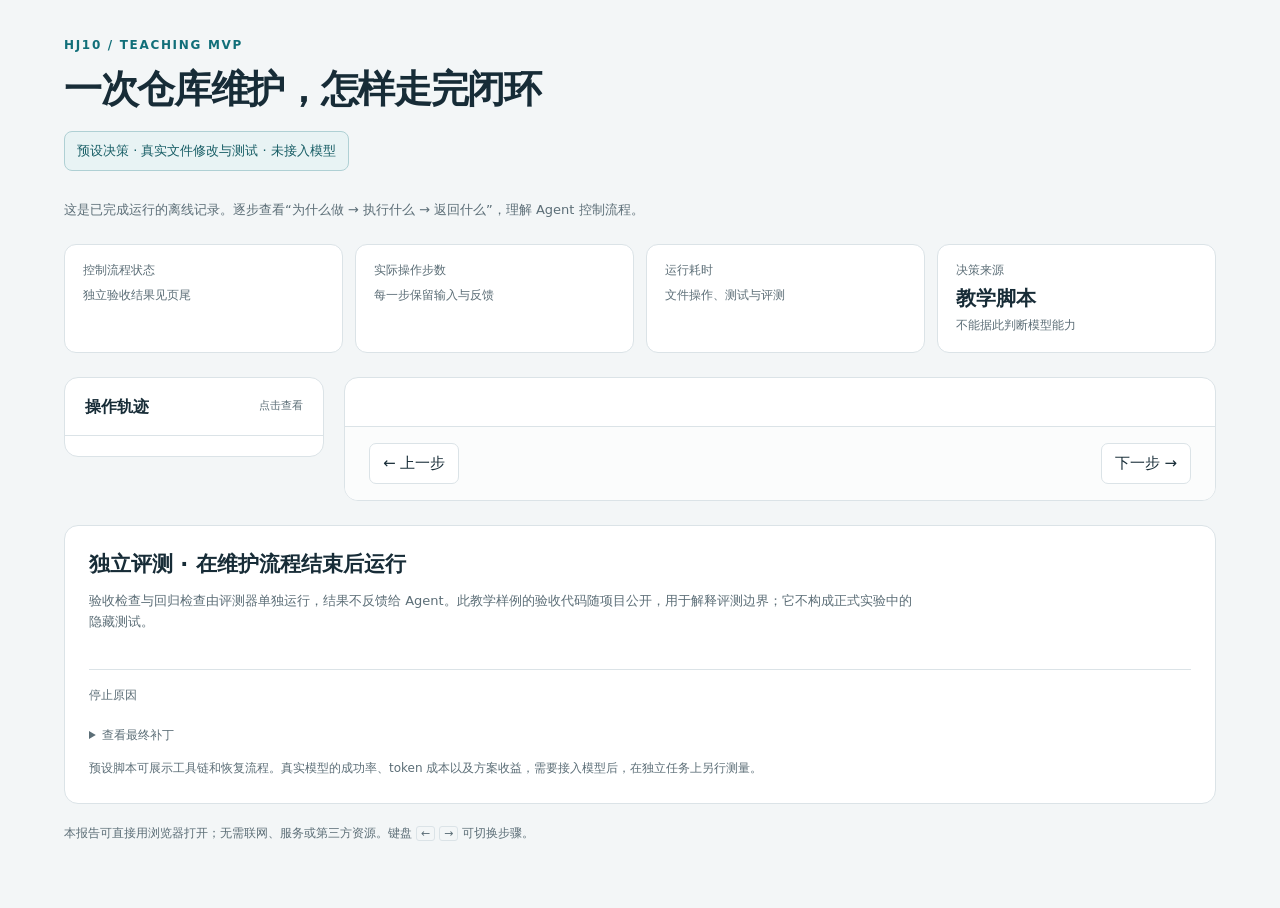
==== agent_core/report_template.html @ cb4b3196 "code refactor" ====
<!doctype html>
<html lang="zh-CN">
<head>
  <meta charset="utf-8">
  <meta name="viewport" content="width=device-width, initial-scale=1">
  <title>HJ10 · 仓库维护教学演示</title>
  <style>
    :root{color-scheme:light;--ink:#172c37;--muted:#5c6e77;--line:#dbe3e7;--paper:#fff;--canvas:#f3f6f7;--accent:#116f79;--ok:#226849;--bad:#a34232;--warm:#925911}
    *{box-sizing:border-box}body{margin:0;background:var(--canvas);color:var(--ink);font:15px/1.65 system-ui,-apple-system,"Segoe UI","Microsoft YaHei",sans-serif}button,summary{font:inherit}button{cursor:pointer}button:focus-visible,summary:focus-visible,a:focus-visible{outline:3px solid #44b6c2;outline-offset:3px}.shell{max-width:1200px;margin:auto;padding:36px 24px 52px}.eyebrow{font-size:12px;letter-spacing:.14em;font-weight:750;color:var(--accent)}h1{font-size:clamp(26px,4vw,38px);letter-spacing:-.035em;line-height:1.25;margin:10px 0 18px}h2{font-size:21px;line-height:1.35;margin:0 0 12px}h3{font-size:15px;margin:0 0 9px}p{margin:0 0 12px}p:last-child{margin-bottom:0}.muted{color:var(--muted)}.notice{display:inline-block;border:1px solid #afd0d4;background:#e8f3f4;border-radius:8px;padding:8px 12px;font-size:13px;color:#175d65;margin-bottom:16px}.task{max-width:920px;white-space:pre-wrap;overflow-wrap:anywhere;font-size:16px}.metrics{display:grid;grid-template-columns:repeat(4,minmax(0,1fr));gap:12px;margin:24px 0}.metric{background:var(--paper);border:1px solid var(--line);border-radius:12px;padding:16px 18px;min-width:0}.metric-label{font-size:12px;color:var(--muted);display:block;margin-bottom:4px}.metric-value{font-size:23px;line-height:1.3;font-weight:700;overflow-wrap:anywhere}.metric-value.status{font-size:20px}.metric-note{font-size:12px;color:var(--muted);margin-top:5px}.workspace{display:grid;grid-template-columns:260px minmax(0,1fr);gap:20px;align-items:start}.panel{background:var(--paper);border:1px solid var(--line);border-radius:14px;min-width:0;overflow:hidden}.panel-head{padding:18px 20px;border-bottom:1px solid var(--line)}.panel-head h2{font-size:16px;margin:0}.steps{padding:10px;display:grid;gap:5px;max-height:680px;overflow:auto}.step-button{display:flex;align-items:start;gap:10px;text-align:left;border:1px solid transparent;background:transparent;width:100%;padding:11px 10px;border-radius:8px;color:var(--ink);min-width:0}.step-button:hover{background:#f3f7f8}.step-button[aria-current="step"]{background:#eaf4f5;border-color:#a7cdd2}.step-number{flex:none;display:grid;place-items:center;width:25px;height:25px;border-radius:7px;background:#edf1f3;font-size:12px;font-weight:700}.step-button[aria-current="step"] .step-number{background:var(--accent);color:white}.step-name{font-size:13px;font-weight:650;display:block;overflow-wrap:anywhere}.step-tool{font-size:11px;color:var(--muted);display:block;overflow-wrap:anywhere}.step-mark{font-size:11px;margin-left:auto;flex:none;line-height:25px}.detail{padding:24px;min-width:0}.step-meta{display:flex;gap:8px;flex-wrap:wrap;align-items:center;font-size:12px;color:var(--muted);margin-bottom:10px}.tag{padding:2px 8px;border:1px solid var(--line);border-radius:5px;font-family:ui-monospace,SFMono-Regular,Consolas,monospace;color:var(--accent);overflow-wrap:anywhere;max-width:100%}.intent{border-left:3px solid #67aab3;background:#f1f7f8;padding:12px 14px;margin:18px 0 20px}.intent p{white-space:pre-wrap;overflow-wrap:anywhere}.label{font-size:12px;color:var(--muted);margin-bottom:5px;display:block}.section{margin-top:22px}.section:first-child{margin-top:0}pre{margin:0;border:1px solid var(--line);background:#f6f8f9;border-radius:8px;padding:14px;color:#253e49;font:12px/1.7 ui-monospace,SFMono-Regular,Consolas,"Liberation Mono",monospace;white-space:pre-wrap;overflow-wrap:anywhere;word-break:break-word;max-height:470px;overflow:auto;tab-size:4}.code{background:#152b36;color:#e0edf1;border-color:#152b36}.diff{background:#f6faf8;color:#24513c}.input{max-height:220px}.subtle{font-size:12px;color:var(--muted);margin:8px 0 0}.table-wrap{overflow:auto;border:1px solid var(--line);border-radius:8px}table{border-collapse:collapse;width:100%;font-size:12px;table-layout:fixed}th{text-align:left;background:#f3f6f7;font-weight:600;color:var(--muted)}th,td{padding:10px 12px;border-bottom:1px solid var(--line);vertical-align:top;white-space:pre-wrap;overflow-wrap:anywhere}tr:last-child td{border-bottom:0}td:first-child{font-family:ui-monospace,SFMono-Regular,Consolas,monospace}ol,ul{padding-left:22px;margin:0}li{padding:4px 0;overflow-wrap:anywhere}.test-counts{display:flex;gap:8px;flex-wrap:wrap;margin:10px 0 14px}.pill{display:inline-block;border:1px solid var(--line);border-radius:6px;font-size:12px;padding:4px 9px;background:#f6f8f9}.ok{color:var(--ok)}.bad{color:var(--bad)}.warn{color:var(--warm)}.neutral{color:var(--muted)}.case{padding:12px 0;border-top:1px solid var(--line)}.case:first-child{border-top:0}.case-title{display:flex;gap:10px;align-items:start;justify-content:space-between}.case-name{font:12px/1.6 ui-monospace,SFMono-Regular,Consolas,monospace;overflow-wrap:anywhere;min-width:0}.case-state{font-size:12px;flex:none}.case pre{margin-top:8px;max-height:260px}.navigator{display:flex;gap:12px;align-items:center;justify-content:space-between;padding:16px 24px;border-top:1px solid var(--line);background:#fbfcfc}.nav-button{border:1px solid var(--line);border-radius:7px;background:white;color:var(--ink);padding:7px 13px}.nav-button:disabled{opacity:.4;cursor:default}.position{font-size:12px;color:var(--muted)}details{margin-top:16px}summary{cursor:pointer;color:var(--muted);font-size:12px;padding:4px 0}details pre{margin-top:8px}.evaluation{margin-top:24px;padding:24px}.evaluation-intro{max-width:830px;color:var(--muted);font-size:13px}.eval-grid{display:grid;grid-template-columns:repeat(3,minmax(0,1fr));gap:12px;margin:18px 0}.eval-card{border:1px solid var(--line);border-radius:9px;padding:15px;min-width:0}.eval-result{font-size:20px;font-weight:700;margin:7px 0}.stop{font-size:13px;border-top:1px solid var(--line);padding-top:16px;margin-top:16px;overflow-wrap:anywhere}.footer{font-size:12px;color:var(--muted);margin-top:20px;overflow-wrap:anywhere}.empty{padding:18px 0;color:var(--muted)}.error-box{padding:12px 14px;border:1px solid #e4beb8;background:#fff3f1;border-radius:8px;color:var(--bad);white-space:pre-wrap;overflow-wrap:anywhere}.key{border:1px solid var(--line);padding:0 4px;border-radius:3px;font-size:11px}.check-note{font-size:12px;color:var(--muted);margin-top:10px}.line{display:block}.line.add{color:#267347}.line.remove{color:#a34232}.line.header{color:#527f96}.trace-title{display:flex;align-items:center;justify-content:space-between;gap:12px}.trace-title span{font-size:11px;color:var(--muted);font-weight:400}
    @media(max-width:760px){.shell{padding:22px 14px 36px}.metrics{grid-template-columns:repeat(2,minmax(0,1fr));gap:9px;margin:20px 0}.metric{padding:13px}.metric-value{font-size:21px}.workspace{grid-template-columns:minmax(0,1fr);gap:14px}.steps{max-height:250px;grid-template-columns:repeat(2,minmax(0,1fr))}.step-button{padding:9px 7px;gap:7px}.step-mark{display:none}.detail,.evaluation{padding:18px}.eval-grid{grid-template-columns:minmax(0,1fr);gap:9px}.eval-card{padding:12px 14px}.eval-result{font-size:18px}.navigator{padding:14px 18px}.trace-title span{display:none}th,td{padding:8px}.case-title{flex-direction:column;gap:2px}}
    @media(prefers-reduced-motion:no-preference){button{transition:background .15s,border-color .15s}}
  </style>
</head>
<body>
  <main class="shell">
    <header>
      <div class="eyebrow">HJ10 / TEACHING MVP</div>
      <h1>一次仓库维护，怎样走完闭环</h1>
      <div class="notice">预设决策 · 真实文件修改与测试 · 未接入模型</div>
      <p class="task" id="task"></p>
      <p class="muted" style="font-size:13px">这是已完成运行的离线记录。逐步查看“为什么做 → 执行什么 → 返回什么”，理解 Agent 控制流程。</p>
    </header>
    <section class="metrics" aria-label="运行概览">
      <div class="metric"><span class="metric-label">控制流程状态</span><div class="metric-value status" id="overall-status"></div><div class="metric-note">独立验收结果见页尾</div></div>
      <div class="metric"><span class="metric-label">实际操作步数</span><div class="metric-value" id="step-count"></div><div class="metric-note">每一步保留输入与反馈</div></div>
      <div class="metric"><span class="metric-label">运行耗时</span><div class="metric-value" id="elapsed"></div><div class="metric-note">文件操作、测试与评测</div></div>
      <div class="metric"><span class="metric-label">决策来源</span><div class="metric-value status">教学脚本</div><div class="metric-note">不能据此判断模型能力</div></div>
    </section>
    <div class="workspace">
      <aside class="panel" aria-label="选择操作步骤">
        <div class="panel-head trace-title"><h2>操作轨迹</h2><span>点击查看</span></div>
        <nav class="steps" id="steps" aria-label="步骤列表"></nav>
      </aside>
      <section class="panel" aria-label="操作详情">
        <div class="detail" id="detail" aria-live="polite"></div>
        <div class="navigator"><button class="nav-button" id="previous" type="button">← 上一步</button><span class="position" id="position"></span><button class="nav-button" id="next" type="button">下一步 →</button></div>
      </section>
    </div>
    <section class="panel evaluation" aria-labelledby="evaluation-title">
      <h2 id="evaluation-title">独立评测 · 在维护流程结束后运行</h2>
      <p class="evaluation-intro">验收检查与回归检查由评测器单独运行，结果不反馈给 Agent。此教学样例的验收代码随项目公开，用于解释评测边界；它不构成正式实验中的隐藏测试。</p>
      <div class="eval-grid" id="evaluation"></div>
      <div id="new-regressions"></div>
      <div class="stop"><span class="label">停止原因</span><span id="stop-reason"></span></div>
      <details><summary>查看最终补丁</summary><pre class="diff" id="final-diff"></pre></details>
      <p class="check-note">预设脚本可展示工具链和恢复流程。真实模型的成功率、token 成本以及方案收益，需要接入模型后，在独立任务上另行测量。</p>
    </section>
    <footer class="footer"><p>本报告可直接用浏览器打开；无需联网、服务或第三方资源。键盘 <span class="key">←</span> <span class="key">→</span> 可切换步骤。</p><p id="run-dir"></p></footer>
  </main>
  <script type="application/json" id="report-data">__HJ10_REPORT_DATA__</script>
  <script>
    "use strict";
    const payload = JSON.parse(document.getElementById("report-data").textContent);
    const summary = payload.summary && typeof payload.summary === "object" ? payload.summary : {};
    const events = Array.isArray(payload.events) ? payload.events : [];
    const fallbackLabels = {map_repository:"建立仓库地图",read_file:"阅读代码",find_symbol:"检索符号",plan:"规划修改",replace_text:"应用增量补丁",run_tests:"运行可见测试",finish:"请求结束"};
    const labels = Object.assign({}, fallbackLabels, (payload && typeof payload.labels === "object" && payload.labels) || {});
    const states = {completed:"流程已完成",budget_exhausted:"预算耗尽",policy_failed:"策略执行失败",incomplete:"流程未完成",passed:"通过",failed:"失败",error:"错误",environment_error:"环境故障",test_load_error:"测试加载失败 · 原因待查",execution_timeout:"测试超时 · 原因待查",skipped:"跳过",expected_failure:"预期失败",unexpected_success:"意外通过"};
    let selected = 0;
    const has = (value) => value !== undefined && value !== null;
    const str = (value, fallback="未记录") => !has(value) ? fallback : (typeof value === "string" ? value : JSON.stringify(value, null, 2));
    const object = (value) => value && typeof value === "object" && !Array.isArray(value) ? value : {};
    const list = (value) => Array.isArray(value) ? value : [];
    const statusLabel = (value) => states[value] || str(value);
    const tone = (value) => value === "passed" || value === "completed" ? "ok" : value === "failed" || value === "error" || value === "policy_failed" ? "bad" : value === "environment_error" || value === "budget_exhausted" ? "warn" : "neutral";
    function node(tag, text, className) {const item=document.createElement(tag);if(has(text))item.textContent=str(text,"");if(className)item.className=className;return item;}
    function put(id, value) {document.getElementById(id).textContent=str(value);}
    function code(parent, value, className="") {const pre=node("pre",value,className);parent.append(pre);return pre;}
    function section(parent,title) {const container=node("section",null,"section");container.append(node("h3",title));parent.append(container);return container;}
    function diff(parent,value) {const pre=node("pre",null,"diff");if(typeof value !== "string"){pre.textContent="未记录";}else{value.split("\n").forEach((line)=>{const kind=line.startsWith("@@")||line.startsWith("---")||line.startsWith("+++")?"header":line.startsWith("+")?"add":line.startsWith("-")?"remove":"";pre.append(node("span",line+"\n","line "+kind));});}parent.append(pre);}
    function table(parent,headers,rows) {if(!rows.length){parent.append(node("p","未记录条目。","muted"));return;}const wrap=node("div",null,"table-wrap"),t=node("table"),head=node("thead"),hr=node("tr"),body=node("tbody");headers.forEach(h=>hr.append(node("th",h)));head.append(hr);rows.forEach(row=>{const tr=node("tr");row.forEach(value=>tr.append(node("td",str(value))));body.append(tr);});t.append(head,body);wrap.append(t);parent.append(wrap);}
    function raw(parent,title,value) {const details=node("details"),caption=node("summary",title);details.append(caption);code(details,value);parent.append(details);}
    function testResults(parent,observation) {
      const state=node("p",statusLabel(observation.status),tone(observation.status));parent.append(state);
      const counts=node("div",null,"test-counts");[["总计","total",""],["通过","passed","ok"],["失败","failed","bad"],["错误","errors","warn"],["跳过","skipped","warn"]].forEach(([title,key,color])=>{if(has(observation[key]))counts.append(node("span",title+" "+str(observation[key]),"pill "+color));});parent.append(counts);
      const cases=list(observation.cases);
      if(!cases.length)parent.append(node("p","未记录逐项测试结果。","muted"));
      cases.forEach(test=>{const record=object(test),card=node("div",null,"case"),title=node("div",null,"case-title");title.append(node("span",str(record.name),"case-name"),node("span",statusLabel(record.status),"case-state "+tone(record.status)));card.append(title);if(has(record.detail)&&str(record.detail,"").trim())code(card,record.detail);parent.append(card);});
      if(has(observation.output)&&str(observation.output,"").trim())raw(parent,"查看测试进程输出",observation.output);
      if(["environment_error","test_load_error","execution_timeout"].includes(observation.status))parent.append(node("p","测试未能完成，需要根据日志检查环境或代码原因；不能直接归因。","subtle"));
    }
    function observationView(parent,tool,observation) {
      if(has(observation.error))parent.append(node("div",observation.error,"error-box"));
      switch(tool){
        case "map_repository":table(parent,["文件","行数","符号 · 所在行"],list(observation.files).map(file=>{const f=object(file);return [f.path,f.lines,list(f.symbols).map(symbol=>{const s=object(symbol);return str(s.kind,"")+" "+str(s.name)+" · "+str(s.line);}).join("\n")||"未记录符号"]; }));break;
        case "read_file":parent.append(node("p",observation.path,"subtle"));code(parent,observation.content,"code");break;
        case "find_symbol":parent.append(node("p","检索目标："+str(observation.symbol),"muted"));parent.append(node("h3","定义"));table(parent,["记录"],list(observation.definitions).map(entry=>[str(entry)]));parent.append(node("h3","引用"));table(parent,["记录"],list(observation.references).map(entry=>[str(entry)]));break;
        case "plan":{const items=list(observation.steps);if(!items.length){parent.append(node("p","未记录规划步骤。","muted"));break;}const ol=node("ol");items.forEach(item=>ol.append(node("li",item)));parent.append(ol);break;}
        case "replace_text":parent.append(node("p",observation.path,"subtle"));if(has(observation.changed))parent.append(node("p",observation.changed===true?"补丁已写入文件。":"本次操作未写入修改。",observation.changed===true?"ok":"warn"));diff(parent,observation.diff);break;
        case "run_tests":testResults(parent,observation);break;
        case "finish":parent.append(node("p",typeof observation.accepted==="boolean"?(observation.accepted?"控制程序接受结束请求。":"控制程序拒绝结束请求。 "):"结束请求是否接受：未记录",observation.accepted===true?"ok":"neutral"));if(has(observation.reason))parent.append(node("p",observation.reason));parent.append(node("p","接受结束请求只表示流程停止；最终是否通过独立验收，请查看页尾。","subtle"));break;
        default:code(parent,observation);
      }
    }
    function eventMark(event){const observation=object(object(event).observation);if(has(observation.error))return ["错误","bad"];if(has(observation.status))return [statusLabel(observation.status),tone(observation.status)];return ["",""];}
    function render(index){
      selected=Math.max(0,Math.min(index,Math.max(0,events.length-1)));
      document.querySelectorAll(".step-button").forEach((button,i)=>{if(i===selected)button.setAttribute("aria-current","step");else button.removeAttribute("aria-current");});
      const detail=document.getElementById("detail");detail.replaceChildren();
      document.getElementById("previous").disabled=!events.length||selected===0;document.getElementById("next").disabled=!events.length||selected===events.length-1;
      put("position",events.length?String(selected+1)+" / "+events.length:"没有操作记录");
      if(!events.length){detail.append(node("p","本次报告没有操作记录。","empty"));return;}
      const event=object(events[selected]),action=object(event.action),observation=object(event.observation),tool=action.tool,meta=node("div",null,"step-meta");
      meta.append(node("span","STEP "+str(event.step,String(selected+1))),node("span",str(tool),"tag"));if(has(event.phase))meta.append(node("span",event.phase));if(has(event.elapsed_ms))meta.append(node("span",str(event.elapsed_ms)+" ms"));detail.append(meta,node("h2",labels[tool]||str(tool,"操作详情")));
      const intent=node("div",null,"intent");intent.append(node("span","教学目的 / 为什么做这一步","label"),node("p",event.intent));detail.append(intent);
      const inputs=section(detail,"工具输入");code(inputs,action.args,"input");
      const feedback=section(detail,"工具反馈");observationView(feedback,tool,observation);raw(detail,"查看原始反馈记录",observation);
    }
    put("task",summary.task);put("overall-status",statusLabel(summary.status));document.getElementById("overall-status").classList.add(tone(summary.status));put("step-count",has(summary.steps)?summary.steps:"未记录");put("elapsed",typeof summary.elapsed_seconds==="number"?summary.elapsed_seconds.toFixed(2)+" 秒":"未记录");put("stop-reason",summary.stop_reason);put("final-diff",summary.final_diff);put("run-dir",has(summary.run_dir)?"运行产物目录："+str(summary.run_dir):"运行产物目录：未记录");
    const navigation=document.getElementById("steps");events.forEach((event,index)=>{const record=object(event),action=object(record.action),button=node("button",null,"step-button"),text=node("span"),mark=eventMark(record);button.type="button";button.append(node("span",String(index+1),"step-number"));text.append(node("span",labels[action.tool]||str(action.tool,"未记录操作"),"step-name"),node("span",action.tool,"step-tool"));button.append(text,node("span",mark[0],"step-mark "+mark[1]));button.addEventListener("click",()=>render(index));navigation.append(button);});if(!events.length)navigation.append(node("p","没有操作记录。","empty"));
    const evaluation=object(summary.evaluation),evalRoot=document.getElementById("evaluation");[["需求验收",evaluation.requirements],["最终回归检查",evaluation.regressions],["修改前回归基准",evaluation.baseline_regressions]].forEach(([title,value])=>{const record=object(value),card=node("div",null,"eval-card");card.append(node("span",title,"label"),node("div",str(record.passed)+" / "+str(record.total)+" 通过","eval-result"),node("p","失败："+str(record.failed),"subtle"));evalRoot.append(card);});
    const newRoot=document.getElementById("new-regressions");newRoot.append(node("p",typeof evaluation.passed==="boolean"?(evaluation.passed?"独立评测：通过":"独立评测：未通过"):"独立评测结论：未记录",evaluation.passed===true?"ok":evaluation.passed===false?"bad":"neutral"));if(Array.isArray(evaluation.new_regressions)){if(evaluation.new_regressions.length){newRoot.append(node("p","新增回归：","bad"));const ul=node("ul");evaluation.new_regressions.forEach(item=>ul.append(node("li",item)));newRoot.append(ul);}else newRoot.append(node("p","记录中的新增回归：0 项。","subtle"));}else newRoot.append(node("p","新增回归：未记录。","subtle"));
    document.getElementById("previous").addEventListener("click",()=>render(selected-1));document.getElementById("next").addEventListener("click",()=>render(selected+1));document.addEventListener("keydown",event=>{if(event.altKey||event.ctrlKey||event.metaKey||event.shiftKey||event.target.closest("input,textarea,select,[contenteditable=true]"))return;if(event.key==="ArrowLeft"){event.preventDefault();render(selected-1);}if(event.key==="ArrowRight"){event.preventDefault();render(selected+1);}});render(0);
  </script>
</body>
</html>
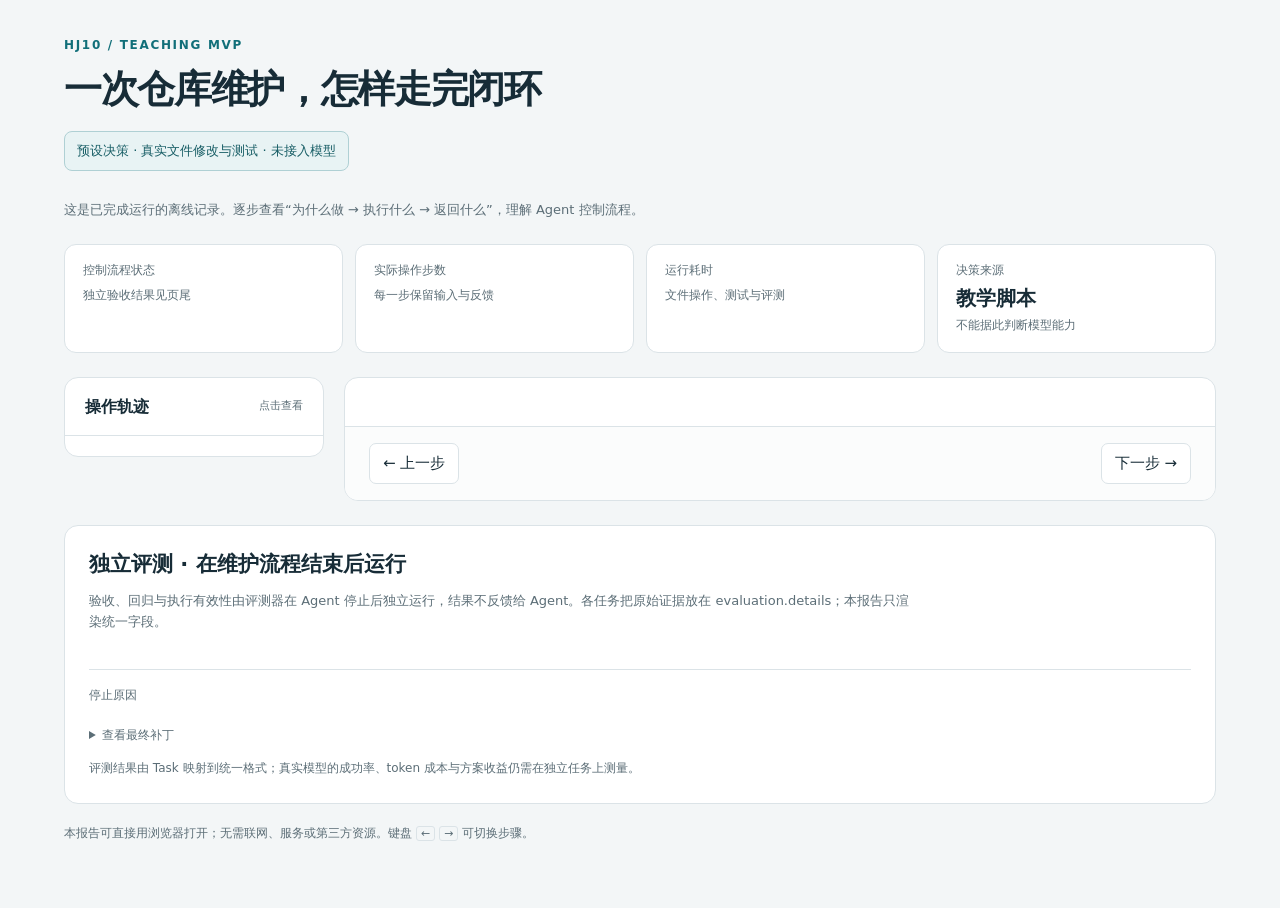
==== commit ecb5bd39: "fix web interface" ====
--- a/agent_core/report_template.html
+++ b/agent_core/report_template.html
@@ -38,12 +38,12 @@
     </div>
     <section class="panel evaluation" aria-labelledby="evaluation-title">
       <h2 id="evaluation-title">独立评测 · 在维护流程结束后运行</h2>
-      <p class="evaluation-intro">验收检查与回归检查由评测器单独运行，结果不反馈给 Agent。此教学样例的验收代码随项目公开，用于解释评测边界；它不构成正式实验中的隐藏测试。</p>
+      <p class="evaluation-intro">验收、回归与执行有效性由评测器在 Agent 停止后独立运行，结果不反馈给 Agent。各任务把原始证据放在 evaluation.details；本报告只渲染统一字段。</p>
       <div class="eval-grid" id="evaluation"></div>
       <div id="new-regressions"></div>
       <div class="stop"><span class="label">停止原因</span><span id="stop-reason"></span></div>
       <details><summary>查看最终补丁</summary><pre class="diff" id="final-diff"></pre></details>
-      <p class="check-note">预设脚本可展示工具链和恢复流程。真实模型的成功率、token 成本以及方案收益，需要接入模型后，在独立任务上另行测量。</p>
+      <p class="check-note">评测结果由 Task 映射到统一格式；真实模型的成功率、token 成本与方案收益仍需在独立任务上测量。</p>
     </section>
     <footer class="footer"><p>本报告可直接用浏览器打开；无需联网、服务或第三方资源。键盘 <span class="key">←</span> <span class="key">→</span> 可切换步骤。</p><p id="run-dir"></p></footer>
   </main>
@@ -55,14 +55,14 @@
     const events = Array.isArray(payload.events) ? payload.events : [];
     const fallbackLabels = {map_repository:"建立仓库地图",read_file:"阅读代码",find_symbol:"检索符号",plan:"规划修改",replace_text:"应用增量补丁",run_tests:"运行可见测试",finish:"请求结束"};
     const labels = Object.assign({}, fallbackLabels, (payload && typeof payload.labels === "object" && payload.labels) || {});
-    const states = {completed:"流程已完成",budget_exhausted:"预算耗尽",policy_failed:"策略执行失败",incomplete:"流程未完成",passed:"通过",failed:"失败",error:"错误",environment_error:"环境故障",test_load_error:"测试加载失败 · 原因待查",execution_timeout:"测试超时 · 原因待查",skipped:"跳过",expected_failure:"预期失败",unexpected_success:"意外通过"};
+    const states = {completed:"流程已完成",budget_exhausted:"预算耗尽",policy_failed:"策略执行失败",incomplete:"流程未完成",run_failed:"运行失败",evaluation_error:"评测错误",not_run:"未评测",invalid_evaluation:"评测结果无效",passed:"通过",failed:"失败",error:"错误",unknown:"未知",environment_error:"环境故障",test_load_error:"测试加载失败 · 原因待查",execution_timeout:"测试超时 · 原因待查",skipped:"跳过",expected_failure:"预期失败",unexpected_success:"意外通过"};
     let selected = 0;
     const has = (value) => value !== undefined && value !== null;
     const str = (value, fallback="未记录") => !has(value) ? fallback : (typeof value === "string" ? value : JSON.stringify(value, null, 2));
     const object = (value) => value && typeof value === "object" && !Array.isArray(value) ? value : {};
     const list = (value) => Array.isArray(value) ? value : [];
     const statusLabel = (value) => states[value] || str(value);
-    const tone = (value) => value === "passed" || value === "completed" ? "ok" : value === "failed" || value === "error" || value === "policy_failed" ? "bad" : value === "environment_error" || value === "budget_exhausted" ? "warn" : "neutral";
+    const tone = (value) => value === "passed" || value === "completed" ? "ok" : value === "failed" || value === "error" || value === "policy_failed" || value === "run_failed" || value === "evaluation_error" ? "bad" : value === "environment_error" || value === "budget_exhausted" ? "warn" : "neutral";
     function node(tag, text, className) {const item=document.createElement(tag);if(has(text))item.textContent=str(text,"");if(className)item.className=className;return item;}
     function put(id, value) {document.getElementById(id).textContent=str(value);}
     function code(parent, value, className="") {const pre=node("pre",value,className);parent.append(pre);return pre;}
@@ -80,19 +80,24 @@
       if(["environment_error","test_load_error","execution_timeout"].includes(observation.status))parent.append(node("p","测试未能完成，需要根据日志检查环境或代码原因；不能直接归因。","subtle"));
     }
     function observationView(parent,tool,observation) {
+      const result=object(observation.result);
       if(has(observation.error))parent.append(node("div",observation.error,"error-box"));
       switch(tool){
+        case "list_files":{const files=list(result.files);table(parent,["文件"],files.map(file=>[str(file)]));if(result.truncated)parent.append(node("p","仅显示前 "+str(result.total,"?")+" 个；已截断。","subtle"));break;}
+        case "read_lines":{parent.append(node("p",str(result.path,"")+" 行 "+str(result.start,"?")+"–"+str(result.end,"?"),"subtle"));const text=list(result.lines).map(entry=>{const item=object(entry);return str(item.line)+": "+str(item.text);}).join("\n");code(parent,text,"code");break;}
+        case "apply_patch":{const changed=list(result.changed_paths);parent.append(node("p",changed.length?"已修改："+changed.map(str).join(", "):"未记录修改。",changed.length?"ok":"warn"));if(has(result.patch_sha256))parent.append(node("p","补丁 sha256："+str(result.patch_sha256),"subtle"));break;}
+        case "run_visible_tests":testResults(parent,result);break;
         case "map_repository":table(parent,["文件","行数","符号 · 所在行"],list(observation.files).map(file=>{const f=object(file);return [f.path,f.lines,list(f.symbols).map(symbol=>{const s=object(symbol);return str(s.kind,"")+" "+str(s.name)+" · "+str(s.line);}).join("\n")||"未记录符号"]; }));break;
         case "read_file":parent.append(node("p",observation.path,"subtle"));code(parent,observation.content,"code");break;
         case "find_symbol":parent.append(node("p","检索目标："+str(observation.symbol),"muted"));parent.append(node("h3","定义"));table(parent,["记录"],list(observation.definitions).map(entry=>[str(entry)]));parent.append(node("h3","引用"));table(parent,["记录"],list(observation.references).map(entry=>[str(entry)]));break;
         case "plan":{const items=list(observation.steps);if(!items.length){parent.append(node("p","未记录规划步骤。","muted"));break;}const ol=node("ol");items.forEach(item=>ol.append(node("li",item)));parent.append(ol);break;}
         case "replace_text":parent.append(node("p",observation.path,"subtle"));if(has(observation.changed))parent.append(node("p",observation.changed===true?"补丁已写入文件。":"本次操作未写入修改。",observation.changed===true?"ok":"warn"));diff(parent,observation.diff);break;
         case "run_tests":testResults(parent,observation);break;
-        case "finish":parent.append(node("p",typeof observation.accepted==="boolean"?(observation.accepted?"控制程序接受结束请求。":"控制程序拒绝结束请求。 "):"结束请求是否接受：未记录",observation.accepted===true?"ok":"neutral"));if(has(observation.reason))parent.append(node("p",observation.reason));parent.append(node("p","接受结束请求只表示流程停止；最终是否通过独立验收，请查看页尾。","subtle"));break;
+        case "finish":{const accepted=has(result.accepted)?result.accepted:observation.accepted;const reason=has(result.reason)?result.reason:observation.reason;parent.append(node("p",typeof accepted==="boolean"?(accepted?"控制程序接受结束请求。":"控制程序拒绝结束请求。"):"结束请求是否接受：未记录",accepted===true?"ok":"neutral"));if(has(reason))parent.append(node("p",reason));parent.append(node("p","接受结束请求只表示流程停止；最终是否通过独立验收，请查看页尾。","subtle"));break;}
         default:code(parent,observation);
       }
     }
-    function eventMark(event){const observation=object(object(event).observation);if(has(observation.error))return ["错误","bad"];if(has(observation.status))return [statusLabel(observation.status),tone(observation.status)];return ["",""];}
+    function eventMark(event){const observation=object(object(event).observation);const result=object(observation.result);if(has(observation.error))return ["错误","bad"];if(has(result.status))return [statusLabel(result.status),tone(result.status)];if(observation.ok===false)return ["错误","bad"];return ["",""];}
     function render(index){
       selected=Math.max(0,Math.min(index,Math.max(0,events.length-1)));
       document.querySelectorAll(".step-button").forEach((button,i)=>{if(i===selected)button.setAttribute("aria-current","step");else button.removeAttribute("aria-current");});
@@ -106,10 +111,18 @@
       const inputs=section(detail,"工具输入");code(inputs,action.args,"input");
       const feedback=section(detail,"工具反馈");observationView(feedback,tool,observation);raw(detail,"查看原始反馈记录",observation);
     }
-    put("task",summary.task);put("overall-status",statusLabel(summary.status));document.getElementById("overall-status").classList.add(tone(summary.status));put("step-count",has(summary.steps)?summary.steps:"未记录");put("elapsed",typeof summary.elapsed_seconds==="number"?summary.elapsed_seconds.toFixed(2)+" 秒":"未记录");put("stop-reason",summary.stop_reason);put("final-diff",summary.final_diff);put("run-dir",has(summary.run_dir)?"运行产物目录："+str(summary.run_dir):"运行产物目录：未记录");
+    put("task",summary.task);put("overall-status",statusLabel(summary.status));document.getElementById("overall-status").classList.add(tone(summary.status));put("step-count",has(summary.steps)?summary.steps:"未记录");put("elapsed",typeof summary.elapsed_seconds==="number"?summary.elapsed_seconds.toFixed(2)+" 秒":"未记录");put("stop-reason",summary.stop_reason);put("final-diff",has(summary.final_diff)?summary.final_diff:(has(summary.final_patch)?"补丁已导出："+str(summary.final_patch)+"（在运行目录中打开）":undefined));put("run-dir",has(summary.run_dir)?"运行产物目录："+str(summary.run_dir):"运行产物目录：未记录");
     const navigation=document.getElementById("steps");events.forEach((event,index)=>{const record=object(event),action=object(record.action),button=node("button",null,"step-button"),text=node("span"),mark=eventMark(record);button.type="button";button.append(node("span",String(index+1),"step-number"));text.append(node("span",labels[action.tool]||str(action.tool,"未记录操作"),"step-name"),node("span",action.tool,"step-tool"));button.append(text,node("span",mark[0],"step-mark "+mark[1]));button.addEventListener("click",()=>render(index));navigation.append(button);});if(!events.length)navigation.append(node("p","没有操作记录。","empty"));
-    const evaluation=object(summary.evaluation),evalRoot=document.getElementById("evaluation");[["需求验收",evaluation.requirements],["最终回归检查",evaluation.regressions],["修改前回归基准",evaluation.baseline_regressions]].forEach(([title,value])=>{const record=object(value),card=node("div",null,"eval-card");card.append(node("span",title,"label"),node("div",str(record.passed)+" / "+str(record.total)+" 通过","eval-result"),node("p","失败："+str(record.failed),"subtle"));evalRoot.append(card);});
-    const newRoot=document.getElementById("new-regressions");newRoot.append(node("p",typeof evaluation.passed==="boolean"?(evaluation.passed?"独立评测：通过":"独立评测：未通过"):"独立评测结论：未记录",evaluation.passed===true?"ok":evaluation.passed===false?"bad":"neutral"));if(Array.isArray(evaluation.new_regressions)){if(evaluation.new_regressions.length){newRoot.append(node("p","新增回归：","bad"));const ul=node("ul");evaluation.new_regressions.forEach(item=>ul.append(node("li",item)));newRoot.append(ul);}else newRoot.append(node("p","记录中的新增回归：0 项。","subtle"));}else newRoot.append(node("p","新增回归：未记录。","subtle"));
+    const evaluation=object(summary.evaluation),evalRoot=document.getElementById("evaluation");
+    let metricEntries=Object.entries(object(evaluation.metrics));
+    if(!metricEntries.length){const grading=object(evaluation.grading);if(has(grading.f2p_total)){metricEntries=[["fail_to_pass",{label:"F2P（需求验收）",passed:grading.f2p_passed,total:grading.f2p_total,failed:(grading.f2p_total||0)-(grading.f2p_passed||0)}],["pass_to_pass",{label:"P2P（回归检查）",passed:grading.p2p_passed,total:grading.p2p_total,failed:(grading.p2p_total||0)-(grading.p2p_passed||0)}]];}}
+    function metricCard(fallbackTitle,value) {const record=object(value),card=node("div",null,"eval-card"),label=has(record.label)?record.label:fallbackTitle;card.append(node("span",label,"label"),node("div",str(record.passed)+" / "+str(record.total)+" 通过","eval-result"),node("p","失败："+str(record.failed),"subtle"));if(has(record.status))card.append(node("p","状态："+statusLabel(record.status),"subtle"));return card;}
+    if(metricEntries.length){metricEntries.forEach(([key,value])=>evalRoot.append(metricCard(key,value)));}else{[["需求验收",evaluation.requirements],["最终回归检查",evaluation.regressions],["修改前回归基准",evaluation.baseline_regressions]].forEach(([title,value])=>evalRoot.append(metricCard(title,value)));}
+    const conclusion=has(evaluation.resolved)?evaluation.resolved:evaluation.passed;
+    const newRoot=document.getElementById("new-regressions");newRoot.append(node("p",typeof conclusion==="boolean"?(conclusion?"独立评测：通过":"独立评测：未通过"):"独立评测结论：未记录",conclusion===true?"ok":conclusion===false?"bad":"neutral"));if(has(evaluation.status))newRoot.append(node("p","评测状态："+statusLabel(evaluation.status),"subtle"));if(Array.isArray(evaluation.new_regressions)){if(evaluation.new_regressions.length){newRoot.append(node("p","新增回归：","bad"));const ul=node("ul");evaluation.new_regressions.forEach(item=>ul.append(node("li",item)));newRoot.append(ul);}else newRoot.append(node("p","记录中的新增回归：0 项。","subtle"));}else newRoot.append(node("p","新增回归：未记录。","subtle"));
+    if(Array.isArray(evaluation.errors)&&evaluation.errors.length){const box=node("div",null,"error-box");box.append(node("p","评测错误："));evaluation.errors.forEach(item=>box.append(node("p",str(item),"subtle")));newRoot.append(box);}
+    const evalCases=list(evaluation.cases);if(evalCases.length){const details=node("details");details.append(node("summary","查看逐项测试（"+evalCases.length+"）"));table(details,["测试","状态","详情"],evalCases.map(item=>{const record=object(item);return [str(record.name||record.nodeid),statusLabel(record.status),str(record.detail,"")];}));newRoot.append(details);}
+    if(has(evaluation.details))raw(newRoot,"查看评测原始记录",evaluation.details);
     document.getElementById("previous").addEventListener("click",()=>render(selected-1));document.getElementById("next").addEventListener("click",()=>render(selected+1));document.addEventListener("keydown",event=>{if(event.altKey||event.ctrlKey||event.metaKey||event.shiftKey||event.target.closest("input,textarea,select,[contenteditable=true]"))return;if(event.key==="ArrowLeft"){event.preventDefault();render(selected-1);}if(event.key==="ArrowRight"){event.preventDefault();render(selected+1);}});render(0);
   </script>
 </body>
